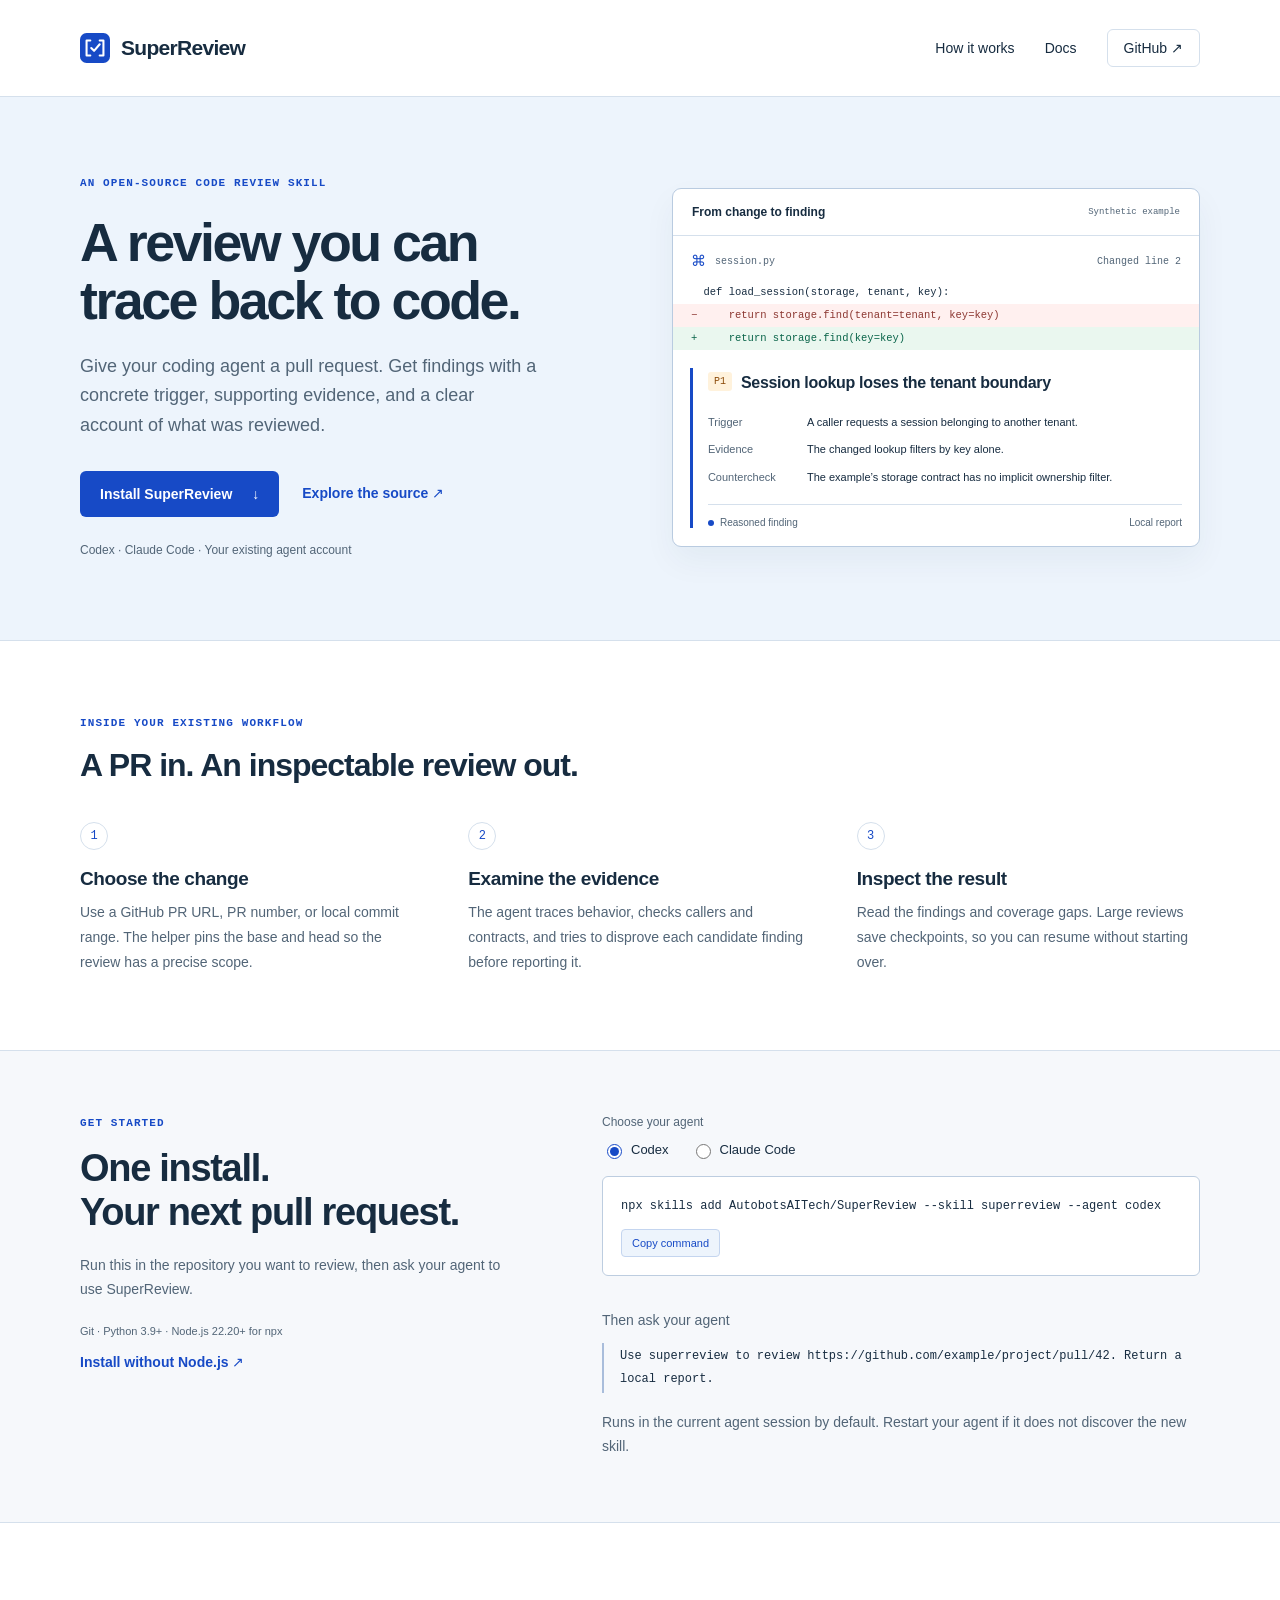
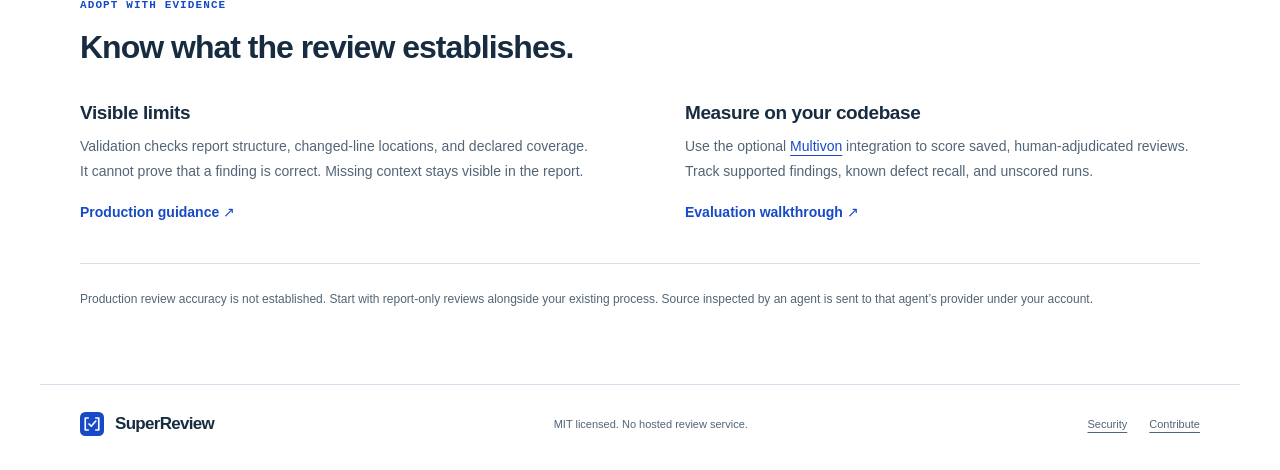
==== site/index.html @ 87fc5e57 "Add optional review evaluation and a public project website" ====
<!doctype html>
<html lang="en">
  <head>
    <meta charset="utf-8" />
    <meta name="viewport" content="width=device-width, initial-scale=1" />
    <title>SuperReview — Code review with evidence</title>
    <meta
      name="description"
      content="Review pull requests in your coding agent. Trace findings to changed code, record coverage gaps, and resume large reviews. Open source, with local reports."
    />
    <meta name="theme-color" content="#174ac6" />
    <meta
      property="og:title"
      content="SuperReview — Code review with evidence"
    />
    <meta
      property="og:description"
      content="A portable review skill for Codex and Claude Code. Findings, evidence, and explicit coverage."
    />
    <meta property="og:type" content="website" />
    <link rel="icon" href="mark.svg" type="image/svg+xml" />
    <link rel="stylesheet" href="style.css" />
    <script src="site.js" defer></script>
  </head>
  <body>
    <a class="skip" href="#main">Skip to content</a>
    <header class="header wrap">
      <a class="brand" href="./" aria-label="SuperReview home"
        ><img src="mark.svg" alt="" width="30" height="30" />SuperReview</a
      >
      <nav aria-label="Main navigation">
        <a href="#workflow">How it works</a>
        <a href="https://github.com/AutobotsAITech/SuperReview#readme">Docs</a>
        <a
          class="nav-source"
          href="https://github.com/AutobotsAITech/SuperReview"
          >GitHub <span aria-hidden="true">↗</span></a
        >
      </nav>
    </header>
    <main id="main">
      <section class="hero">
        <div class="wrap hero-grid">
          <div class="hero-copy">
            <p class="eyebrow">An open-source code review skill</p>
            <h1>A review you can<br />trace back to code.</h1>
            <p class="intro">
              Give your coding agent a pull request. Get findings with a
              concrete trigger, supporting evidence, and a clear account of what
              was reviewed.
            </p>
            <div class="actions">
              <a class="button primary" href="#install"
                >Install SuperReview <span aria-hidden="true">↓</span></a
              ><a
                class="text-link"
                href="https://github.com/AutobotsAITech/SuperReview"
                >Explore the source <span aria-hidden="true">↗</span></a
              >
            </div>
            <p class="hero-note">
              Codex · Claude Code · Your existing agent account
            </p>
          </div>
          <figure class="review-example" aria-labelledby="example-title">
            <figcaption>
              <span id="example-title">From change to finding</span
              ><span class="sample-label">Synthetic example</span>
            </figcaption>
            <div class="code-header">
              <span class="file-icon" aria-hidden="true">⌘</span> session.py
              <span>Changed line 2</span>
            </div>
            <pre
              class="diff"
              aria-label="The storage lookup removes its tenant constraint"
            ><code><span class="context">  def load_session(storage, tenant, key):</span>
<span class="removed">−     return storage.find(tenant=tenant, key=key)</span>
<span class="added">+     return storage.find(key=key)</span></code></pre>
            <div class="finding">
              <div class="finding-title">
                <span class="severity">P1</span>
                <h2>Session lookup loses the tenant boundary</h2>
              </div>
              <dl>
                <div>
                  <dt>Trigger</dt>
                  <dd>
                    A caller requests a session belonging to another tenant.
                  </dd>
                </div>
                <div>
                  <dt>Evidence</dt>
                  <dd>The changed lookup filters by key alone.</dd>
                </div>
                <div>
                  <dt>Countercheck</dt>
                  <dd>
                    The example’s storage contract has no implicit ownership
                    filter.
                  </dd>
                </div>
              </dl>
              <div class="finding-footer">
                <span
                  ><span class="dot" aria-hidden="true"></span>Reasoned
                  finding</span
                ><span>Local report</span>
              </div>
            </div>
          </figure>
        </div>
      </section>

      <section
        class="wrap workflow section"
        id="workflow"
        aria-labelledby="workflow-title"
      >
        <div class="section-heading">
          <p class="eyebrow">Inside your existing workflow</p>
          <h2 id="workflow-title">A PR in. An inspectable review out.</h2>
        </div>
        <ol class="steps">
          <li>
            <span class="step-number">1</span>
            <h3>Choose the change</h3>
            <p>
              Use a GitHub PR URL, PR number, or local commit range. The helper
              pins the base and head so the review has a precise scope.
            </p>
          </li>
          <li>
            <span class="step-number">2</span>
            <h3>Examine the evidence</h3>
            <p>
              The agent traces behavior, checks callers and contracts, and tries
              to disprove each candidate finding before reporting it.
            </p>
          </li>
          <li>
            <span class="step-number">3</span>
            <h3>Inspect the result</h3>
            <p>
              Read the findings and coverage gaps. Large reviews save
              checkpoints, so you can resume without starting over.
            </p>
          </li>
        </ol>
      </section>

      <section
        class="install-section"
        id="install"
        aria-labelledby="install-title"
      >
        <div class="wrap install-grid">
          <div>
            <p class="eyebrow">Get started</p>
            <h2 id="install-title">
              One install.<br />Your next pull request.
            </h2>
            <p>
              Run this in the repository you want to review, then ask your agent
              to use SuperReview.
            </p>
            <p class="requirements">
              Git · Python 3.9+ · Node.js 22.20+ for npx
            </p>
            <a
              class="text-link"
              href="https://github.com/AutobotsAITech/SuperReview/blob/main/docs/installation.md"
              >Install without Node.js <span aria-hidden="true">↗</span></a
            >
          </div>
          <div class="install-panel">
            <fieldset class="agent-options">
              <legend>Choose your agent</legend>
              <label
                ><input
                  type="radio"
                  name="agent"
                  value="codex"
                  checked
                />Codex</label
              ><label
                ><input type="radio" name="agent" value="claude-code" />Claude
                Code</label
              >
            </fieldset>
            <div class="command-box">
              <code id="install-command"
                >npx skills add AutobotsAITech/SuperReview --skill superreview
                --agent codex</code
              ><button id="copy-command" type="button">Copy command</button>
            </div>
            <p
              id="copy-status"
              class="copy-status"
              role="status"
              aria-live="polite"
            ></p>
            <p class="prompt-label">Then ask your agent</p>
            <blockquote>
              Use superreview to review
              https://github.com/example/project/pull/42. Return a local report.
            </blockquote>
            <p class="install-note">
              Runs in the current agent session by default. Restart your agent
              if it does not discover the new skill.
            </p>
          </div>
        </div>
      </section>

      <section class="wrap section adoption" aria-labelledby="adoption-title">
        <div class="section-heading">
          <p class="eyebrow">Adopt with evidence</p>
          <h2 id="adoption-title">Know what the review establishes.</h2>
        </div>
        <div class="adoption-grid">
          <div>
            <h3>Visible limits</h3>
            <p>
              Validation checks report structure, changed-line locations, and
              declared coverage. It cannot prove that a finding is correct.
              Missing context stays visible in the report.
            </p>
            <a
              class="text-link"
              href="https://github.com/AutobotsAITech/SuperReview/blob/main/docs/production.md"
              >Production guidance <span aria-hidden="true">↗</span></a
            >
          </div>
          <div>
            <h3>Measure on your codebase</h3>
            <p>
              Use the optional
              <a href="https://multivon.ai">Multivon</a> integration to score
              saved, human-adjudicated reviews. Track supported findings, known
              defect recall, and unscored runs.
            </p>
            <a
              class="text-link"
              href="https://github.com/AutobotsAITech/SuperReview/blob/main/evals/multivon.md"
              >Evaluation walkthrough <span aria-hidden="true">↗</span></a
            >
          </div>
        </div>
        <aside class="scope-note">
          Production review accuracy is not established. Start with report-only
          reviews alongside your existing process. Source inspected by an agent
          is sent to that agent’s provider under your account.
        </aside>
      </section>
    </main>
    <footer class="wrap footer">
      <a class="brand" href="./"
        ><img src="mark.svg" alt="" width="24" height="24" />SuperReview</a
      >
      <p>MIT licensed. No hosted review service.</p>
      <div>
        <a
          href="https://github.com/AutobotsAITech/SuperReview/blob/main/SECURITY.md"
          >Security</a
        ><a
          href="https://github.com/AutobotsAITech/SuperReview/blob/main/CONTRIBUTING.md"
          >Contribute</a
        >
      </div>
    </footer>
  </body>
</html>
---- site/style.css ----
:root {
  --ink: #172c40;
  --muted: #526577;
  --blue: #174ac6;
  --pale: #edf4fc;
  --line: #d5e0ec;
  --paper: #fff;
  --green: #096449;
  --amber: #8b4a09;
  --code: #f5f7fa;
  color-scheme: light;
  font-family: Arial, Helvetica, sans-serif;
  color: var(--ink);
  background: var(--paper);
  font-synthesis: none;
}
* {
  box-sizing: border-box;
}
html {
  scroll-behavior: smooth;
  scroll-padding-top: 28px;
}
body {
  margin: 0;
}
a {
  color: var(--blue);
  text-underline-offset: 4px;
}
a:hover {
  text-decoration: underline;
}
button,
input {
  font: inherit;
}
button,
a,
input {
  -webkit-tap-highlight-color: transparent;
}
button:focus-visible,
a:focus-visible,
input:focus-visible {
  outline: 3px solid var(--blue);
  outline-offset: 5px;
}
h1,
h2,
h3,
p,
figure {
  margin: 0;
}
h1,
h2,
h3 {
  font-family: "Trebuchet MS", Arial, sans-serif;
}
p {
  font-size: 16px;
  line-height: 1.7;
}
code,
.eyebrow,
.code-header,
.sample-label,
.severity,
.step-number {
  font-family: "SFMono-Regular", Consolas, "Liberation Mono", monospace;
}
.wrap {
  max-width: 1200px;
  margin: auto;
  padding-left: 40px;
  padding-right: 40px;
}
.skip {
  position: absolute;
  top: -80px;
  left: 16px;
  padding: 12px;
  background: white;
  z-index: 5;
}
.skip:focus {
  top: 10px;
}
.header {
  height: 96px;
  display: flex;
  align-items: center;
  justify-content: space-between;
  gap: 24px;
}
.brand {
  display: inline-flex;
  align-items: center;
  gap: 11px;
  color: var(--ink);
  font-size: 21px;
  font-weight: 700;
  letter-spacing: -0.7px;
  text-decoration: none;
}
.brand:hover {
  text-decoration: none;
}
.header nav {
  display: flex;
  align-items: center;
  gap: 30px;
}
.header nav a {
  font-size: 14px;
  color: var(--ink);
  text-decoration: none;
}
.header nav a:hover {
  text-decoration: underline;
}
.nav-source {
  border: 1px solid var(--line);
  border-radius: 6px;
  padding: 10px 16px;
}
.hero {
  background: var(--pale);
  border-top: 1px solid var(--line);
  border-bottom: 1px solid var(--line);
}
.hero-grid {
  display: grid;
  grid-template-columns: 1.03fr 1fr;
  gap: 48px;
  align-items: center;
  padding-top: 78px;
  padding-bottom: 80px;
}
.eyebrow {
  font-size: 11px;
  line-height: 1.5;
  letter-spacing: 1.1px;
  text-transform: uppercase;
  color: var(--blue);
  font-weight: 600;
}
.hero h1 {
  font-size: clamp(40px, 4.2vw, 57px);
  line-height: 1.08;
  letter-spacing: -2.5px;
  margin: 21px 0 23px;
}
.intro {
  font-size: 18px;
  line-height: 1.65;
  color: var(--muted);
  max-width: 460px;
}
.actions {
  display: flex;
  gap: 23px;
  align-items: center;
  margin-top: 30px;
  flex-wrap: wrap;
}
.button {
  display: inline-flex;
  justify-content: center;
  gap: 20px;
  padding: 15px 20px;
  border-radius: 6px;
  font-size: 14px;
  font-weight: 700;
  text-decoration: none;
}
.button:hover {
  text-decoration: none;
  background: #103a9e;
}
.primary {
  background: var(--blue);
  color: white;
}
.text-link {
  display: inline-block;
  font-size: 14px;
  font-weight: 600;
  text-decoration: none;
  line-height: 1.5;
}
.text-link:hover {
  text-decoration: underline;
}
.hero-note {
  font-size: 12px;
  color: var(--muted);
  margin-top: 23px;
}
.review-example {
  min-width: 0;
  border: 1px solid #b9cbe0;
  border-radius: 9px;
  background: var(--paper);
  box-shadow: 0 14px 32px #1836500d;
  overflow: hidden;
}
.review-example figcaption {
  padding: 16px 19px;
  display: flex;
  justify-content: space-between;
  align-items: center;
  gap: 12px;
  font-size: 12px;
  font-weight: 600;
  border-bottom: 1px solid var(--line);
}
.sample-label {
  font-size: 9px;
  color: var(--muted);
  font-weight: 400;
  white-space: nowrap;
}
.code-header {
  font-size: 10px;
  color: var(--muted);
  display: flex;
  align-items: center;
  gap: 9px;
  padding: 16px 18px 10px;
}
.code-header > span:last-child {
  margin-left: auto;
}
.file-icon {
  color: var(--blue);
  font-size: 15px;
}
.diff {
  font-size: 10.5px;
  line-height: 2.2;
  overflow: auto;
  margin: 0;
  padding: 0 0 18px;
}
.diff span {
  display: block;
  padding: 0 18px;
  min-width: max-content;
}
.diff code {
  display: block;
  white-space: normal;
}
.diff .context,
.diff .added,
.diff .removed {
  white-space: pre;
}
.removed {
  background: #fff0ef;
  color: #8c3731;
}
.added {
  background: #eaf7ef;
  color: var(--green);
}
.finding {
  margin: 0 17px 18px;
  border-left: 3px solid var(--blue);
  padding: 4px 0 0 15px;
}
.finding-title {
  display: flex;
  align-items: flex-start;
  gap: 9px;
}
.finding h2 {
  font-size: 16px;
  line-height: 1.35;
  letter-spacing: -0.3px;
}
.severity {
  font-size: 10px;
  background: #fff2dc;
  color: var(--amber);
  padding: 4px 6px;
  border-radius: 3px;
  flex-shrink: 0;
}
.finding dl {
  margin: 20px 0 18px;
  font-size: 11px;
  line-height: 1.6;
}
.finding dl > div {
  display: grid;
  grid-template-columns: 90px 1fr;
  gap: 9px;
  margin: 10px 0;
}
.finding dt {
  color: var(--muted);
}
.finding dd {
  margin: 0;
}
.finding-footer {
  border-top: 1px solid var(--line);
  padding-top: 12px;
  font-size: 10px;
  color: var(--muted);
  display: flex;
  justify-content: space-between;
}
.dot {
  display: inline-block;
  width: 6px;
  height: 6px;
  border-radius: 50%;
  background: var(--blue);
  margin-right: 6px;
}
.section {
  padding-top: 74px;
  padding-bottom: 74px;
}
.section-heading h2 {
  font-size: 32px;
  line-height: 1.2;
  letter-spacing: -1px;
  margin-top: 14px;
}
.steps {
  list-style: none;
  display: grid;
  grid-template-columns: repeat(3, 1fr);
  gap: 45px;
  padding: 0;
  margin: 38px 0 0;
}
.step-number {
  display: inline-grid;
  place-items: center;
  width: 28px;
  height: 28px;
  font-size: 12px;
  border: 1px solid var(--line);
  border-radius: 50%;
  color: var(--blue);
  margin-bottom: 18px;
}
.steps h3,
.adoption h3 {
  font-size: 19px;
  letter-spacing: -0.4px;
  margin-bottom: 10px;
}
.steps p,
.adoption-grid p {
  font-size: 14px;
  line-height: 1.8;
  color: var(--muted);
}
.install-section {
  background: #f6f8fb;
  border-top: 1px solid var(--line);
  border-bottom: 1px solid var(--line);
}
.install-grid {
  display: grid;
  grid-template-columns: 0.85fr 1.15fr;
  gap: 80px;
  padding-top: 64px;
  padding-bottom: 64px;
}
.install-grid h2 {
  font-size: 38px;
  line-height: 1.16;
  letter-spacing: -1.3px;
  margin: 15px 0 20px;
}
.install-grid > div > p:not(.eyebrow) {
  font-size: 14px;
  color: var(--muted);
}
.install-grid .requirements {
  font-size: 11px !important;
  margin: 20px 0 12px;
}
.install-panel {
  align-self: center;
  min-width: 0;
}
.agent-options {
  display: flex;
  gap: 22px;
  margin: 0;
  padding: 0;
  border: 0;
}
.agent-options legend {
  font-size: 12px;
  color: var(--muted);
  margin-bottom: 12px;
  padding: 0;
}
.agent-options label {
  display: flex;
  align-items: center;
  gap: 6px;
  font-size: 13px;
  cursor: pointer;
}
.agent-options input {
  accent-color: var(--blue);
  width: 15px;
  height: 15px;
}
.command-box {
  margin-top: 17px;
  padding: 18px;
  background: var(--paper);
  border: 1px solid #bdcde0;
  border-radius: 6px;
}
.command-box code {
  display: block;
  font-size: 12px;
  line-height: 1.9;
  overflow-wrap: anywhere;
}
.command-box button {
  color: var(--blue);
  background: var(--pale);
  border: 1px solid #c4d5ef;
  border-radius: 4px;
  padding: 7px 10px;
  cursor: pointer;
  font-size: 11px;
  margin-top: 12px;
}
.command-box button:hover {
  background: #dfeafd;
}
.copy-status {
  font-size: 11px;
  color: var(--green);
  min-height: 25px;
  margin-top: 3px;
}
.prompt-label {
  font-size: 12px;
  color: var(--muted);
  margin: 5px 0 10px;
}
blockquote {
  margin: 0;
  border-left: 2px solid #a9bddb;
  padding: 2px 0 2px 16px;
  font-family: Consolas, "Liberation Mono", monospace;
  font-size: 12px;
  line-height: 1.9;
  overflow-wrap: anywhere;
}
.install-note {
  font-size: 11px;
  line-height: 1.7;
  color: var(--muted);
  margin-top: 18px;
}
.adoption-grid {
  display: grid;
  grid-template-columns: 1fr 1fr;
  gap: 90px;
  margin-top: 36px;
}
.adoption-grid .text-link {
  margin-top: 17px;
}
.scope-note {
  font-size: 12px;
  line-height: 1.8;
  color: var(--muted);
  border-top: 1px solid var(--line);
  padding-top: 25px;
  margin-top: 40px;
  max-width: 100%;
}
.footer {
  display: flex;
  align-items: center;
  gap: 30px;
  justify-content: space-between;
  padding-top: 27px;
  padding-bottom: 34px;
  border-top: 1px solid var(--line);
}
.footer .brand {
  font-size: 17px;
}
.footer p,
.footer a:not(.brand) {
  font-size: 11px;
  color: var(--muted);
}
.footer > div {
  display: flex;
  gap: 22px;
}
@media (min-width: 1300px) {
  .hero-grid {
    gap: 62px;
  }
}
@media (max-width: 900px) {
  .wrap {
    padding-left: 28px;
    padding-right: 28px;
  }
  .hero-grid {
    gap: 27px;
  }
  .hero h1 {
    font-size: 43px;
  }
  .hero-grid {
    padding-top: 56px;
    padding-bottom: 56px;
  }
  .intro {
    font-size: 16px;
  }
  .actions {
    gap: 16px;
  }
  .review-example figcaption {
    padding: 14px;
  }
  .sample-label {
    font-size: 8px;
  }
  .diff {
    font-size: 9px;
  }
  .diff span {
    padding-left: 12px;
    padding-right: 12px;
  }
  .finding {
    margin-left: 12px;
    margin-right: 12px;
    padding-left: 10px;
  }
  .finding h2 {
    font-size: 14px;
  }
  .finding dl > div {
    grid-template-columns: 75px 1fr;
  }
  .install-grid {
    gap: 38px;
  }
  .adoption-grid {
    gap: 45px;
  }
  .steps {
    gap: 24px;
  }
  .footer {
    gap: 18px;
  }
}
@media (max-width: 680px) {
  .wrap {
    padding-left: 22px;
    padding-right: 22px;
  }
  .header {
    height: 76px;
  }
  .header nav {
    gap: 18px;
  }
  .header nav a {
    font-size: 12px;
  }
  .header nav a:first-child {
    display: none;
  }
  .nav-source {
    padding: 8px 11px;
  }
  .brand {
    font-size: 19px;
    gap: 8px;
  }
  .brand img {
    width: 25px;
    height: 25px;
  }
  .hero-grid {
    grid-template-columns: 1fr;
    gap: 38px;
    padding-top: 44px;
    padding-bottom: 42px;
  }
  .hero h1 {
    font-size: 47px;
    letter-spacing: -2px;
  }
  .intro {
    font-size: 17px;
  }
  .review-example {
    max-width: 500px;
    width: 100%;
    justify-self: center;
  }
  .diff {
    font-size: 10px;
  }
  .finding h2 {
    font-size: 16px;
  }
  .sample-label {
    font-size: 9px;
  }
  .finding dl {
    font-size: 12px;
  }
  .finding dl > div {
    grid-template-columns: 90px 1fr;
  }
  .section {
    padding-top: 48px;
    padding-bottom: 48px;
  }
  .section-heading h2 {
    font-size: 28px;
  }
  .steps {
    grid-template-columns: 1fr;
    gap: 26px;
    margin-top: 29px;
  }
  .steps li {
    position: relative;
    padding-left: 44px;
  }
  .step-number {
    position: absolute;
    left: 0;
    top: 0;
  }
  .steps h3 {
    margin-bottom: 7px;
  }
  .install-grid {
    grid-template-columns: 1fr;
    gap: 32px;
    padding-top: 45px;
    padding-bottom: 45px;
  }
  .install-grid h2 {
    font-size: 34px;
  }
  .install-grid h2 br {
    display: none;
  }
  .adoption-grid {
    grid-template-columns: 1fr;
    gap: 30px;
    margin-top: 28px;
  }
  .scope-note {
    margin-top: 30px;
  }
  .footer {
    flex-wrap: wrap;
    justify-content: flex-start;
    gap: 18px;
  }
  .footer p {
    order: 3;
    width: 100%;
  }
  .footer > div {
    margin-left: auto;
  }
}
@media (max-width: 370px) {
  .hero h1 {
    font-size: 40px;
  }
  .header nav {
    gap: 12px;
  }
  .diff {
    font-size: 9px;
  }
  .finding dl > div {
    grid-template-columns: 78px 1fr;
  }
  .review-example figcaption {
    font-size: 11px;
  }
  .sample-label {
    font-size: 8px;
  }
}
@media (prefers-reduced-motion: reduce) {
  html {
    scroll-behavior: auto;
  }
}
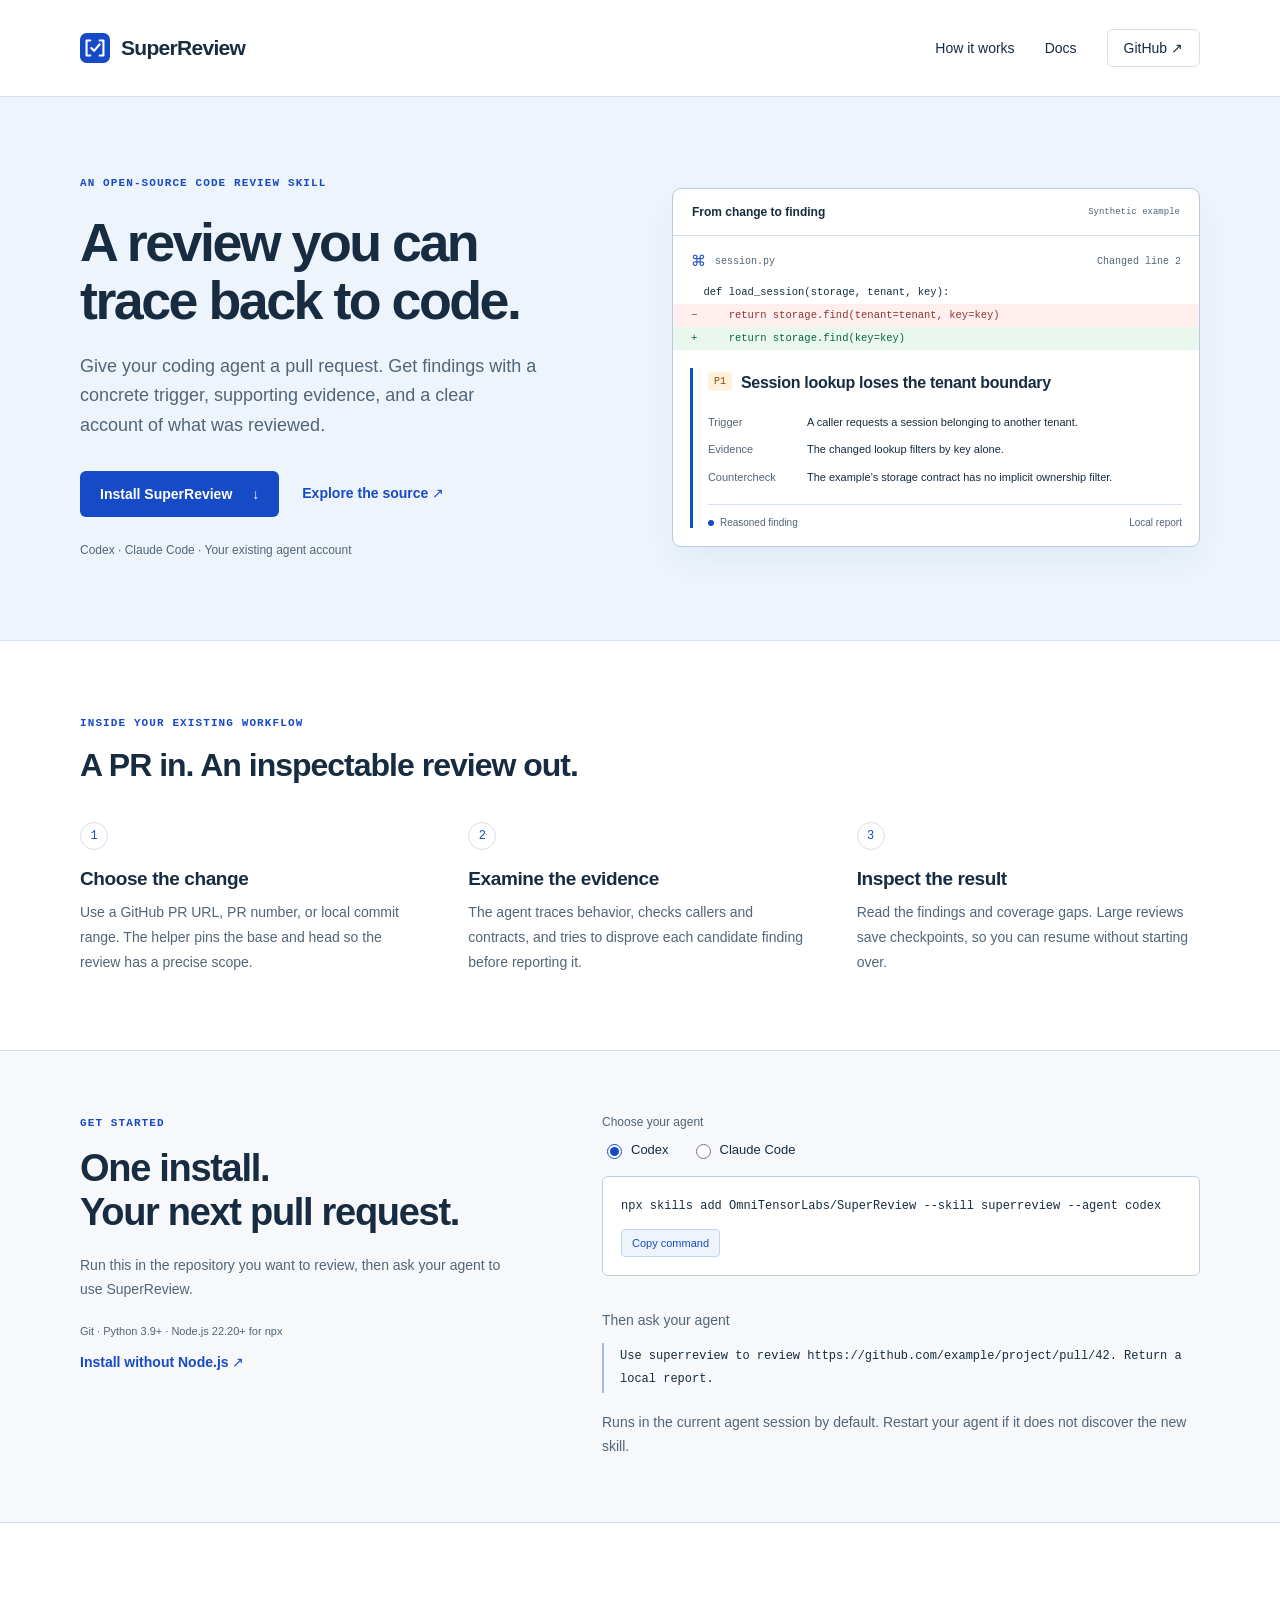
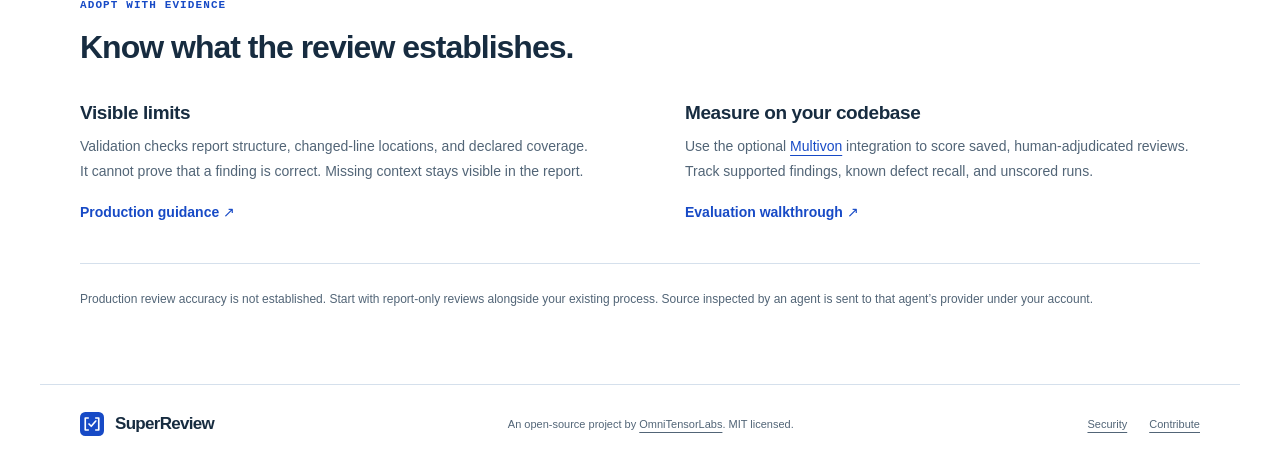
==== commit fe609af4: "Connect SuperReview with OmniTensorLabs" ====
--- a/site/index.html
+++ b/site/index.html
@@ -18,6 +18,7 @@
       content="A portable review skill for Codex and Claude Code. Findings, evidence, and explicit coverage."
     />
     <meta property="og:type" content="website" />
+    <link rel="canonical" href="https://superreview.omnitensorlabs.com/" />
     <link rel="icon" href="mark.svg" type="image/svg+xml" />
     <link rel="stylesheet" href="style.css" />
     <script src="site.js" defer></script>
@@ -30,10 +31,10 @@
       >
       <nav aria-label="Main navigation">
         <a href="#workflow">How it works</a>
-        <a href="https://github.com/AutobotsAITech/SuperReview#readme">Docs</a>
+        <a href="https://github.com/OmniTensorLabs/SuperReview#readme">Docs</a>
         <a
           class="nav-source"
-          href="https://github.com/AutobotsAITech/SuperReview"
+          href="https://github.com/OmniTensorLabs/SuperReview"
           >GitHub <span aria-hidden="true">↗</span></a
         >
       </nav>
@@ -54,7 +55,7 @@
                 >Install SuperReview <span aria-hidden="true">↓</span></a
               ><a
                 class="text-link"
-                href="https://github.com/AutobotsAITech/SuperReview"
+                href="https://github.com/OmniTensorLabs/SuperReview"
                 >Explore the source <span aria-hidden="true">↗</span></a
               >
             </div>
@@ -169,7 +170,7 @@
             </p>
             <a
               class="text-link"
-              href="https://github.com/AutobotsAITech/SuperReview/blob/main/docs/installation.md"
+              href="https://github.com/OmniTensorLabs/SuperReview/blob/main/docs/installation.md"
               >Install without Node.js <span aria-hidden="true">↗</span></a
             >
           </div>
@@ -190,7 +191,7 @@
             </fieldset>
             <div class="command-box">
               <code id="install-command"
-                >npx skills add AutobotsAITech/SuperReview --skill superreview
+                >npx skills add OmniTensorLabs/SuperReview --skill superreview
                 --agent codex</code
               ><button id="copy-command" type="button">Copy command</button>
             </div>
@@ -228,7 +229,7 @@
             </p>
             <a
               class="text-link"
-              href="https://github.com/AutobotsAITech/SuperReview/blob/main/docs/production.md"
+              href="https://github.com/OmniTensorLabs/SuperReview/blob/main/docs/production.md"
               >Production guidance <span aria-hidden="true">↗</span></a
             >
           </div>
@@ -242,7 +243,7 @@
             </p>
             <a
               class="text-link"
-              href="https://github.com/AutobotsAITech/SuperReview/blob/main/evals/multivon.md"
+              href="https://github.com/OmniTensorLabs/SuperReview/blob/main/evals/multivon.md"
               >Evaluation walkthrough <span aria-hidden="true">↗</span></a
             >
           </div>
@@ -258,13 +259,17 @@
       <a class="brand" href="./"
         ><img src="mark.svg" alt="" width="24" height="24" />SuperReview</a
       >
-      <p>MIT licensed. No hosted review service.</p>
+      <p>
+        An open-source project by
+        <a href="https://www.omnitensorlabs.com/">OmniTensorLabs</a>. MIT
+        licensed.
+      </p>
       <div>
         <a
-          href="https://github.com/AutobotsAITech/SuperReview/blob/main/SECURITY.md"
+          href="https://github.com/OmniTensorLabs/SuperReview/blob/main/SECURITY.md"
           >Security</a
         ><a
-          href="https://github.com/AutobotsAITech/SuperReview/blob/main/CONTRIBUTING.md"
+          href="https://github.com/OmniTensorLabs/SuperReview/blob/main/CONTRIBUTING.md"
           >Contribute</a
         >
       </div>
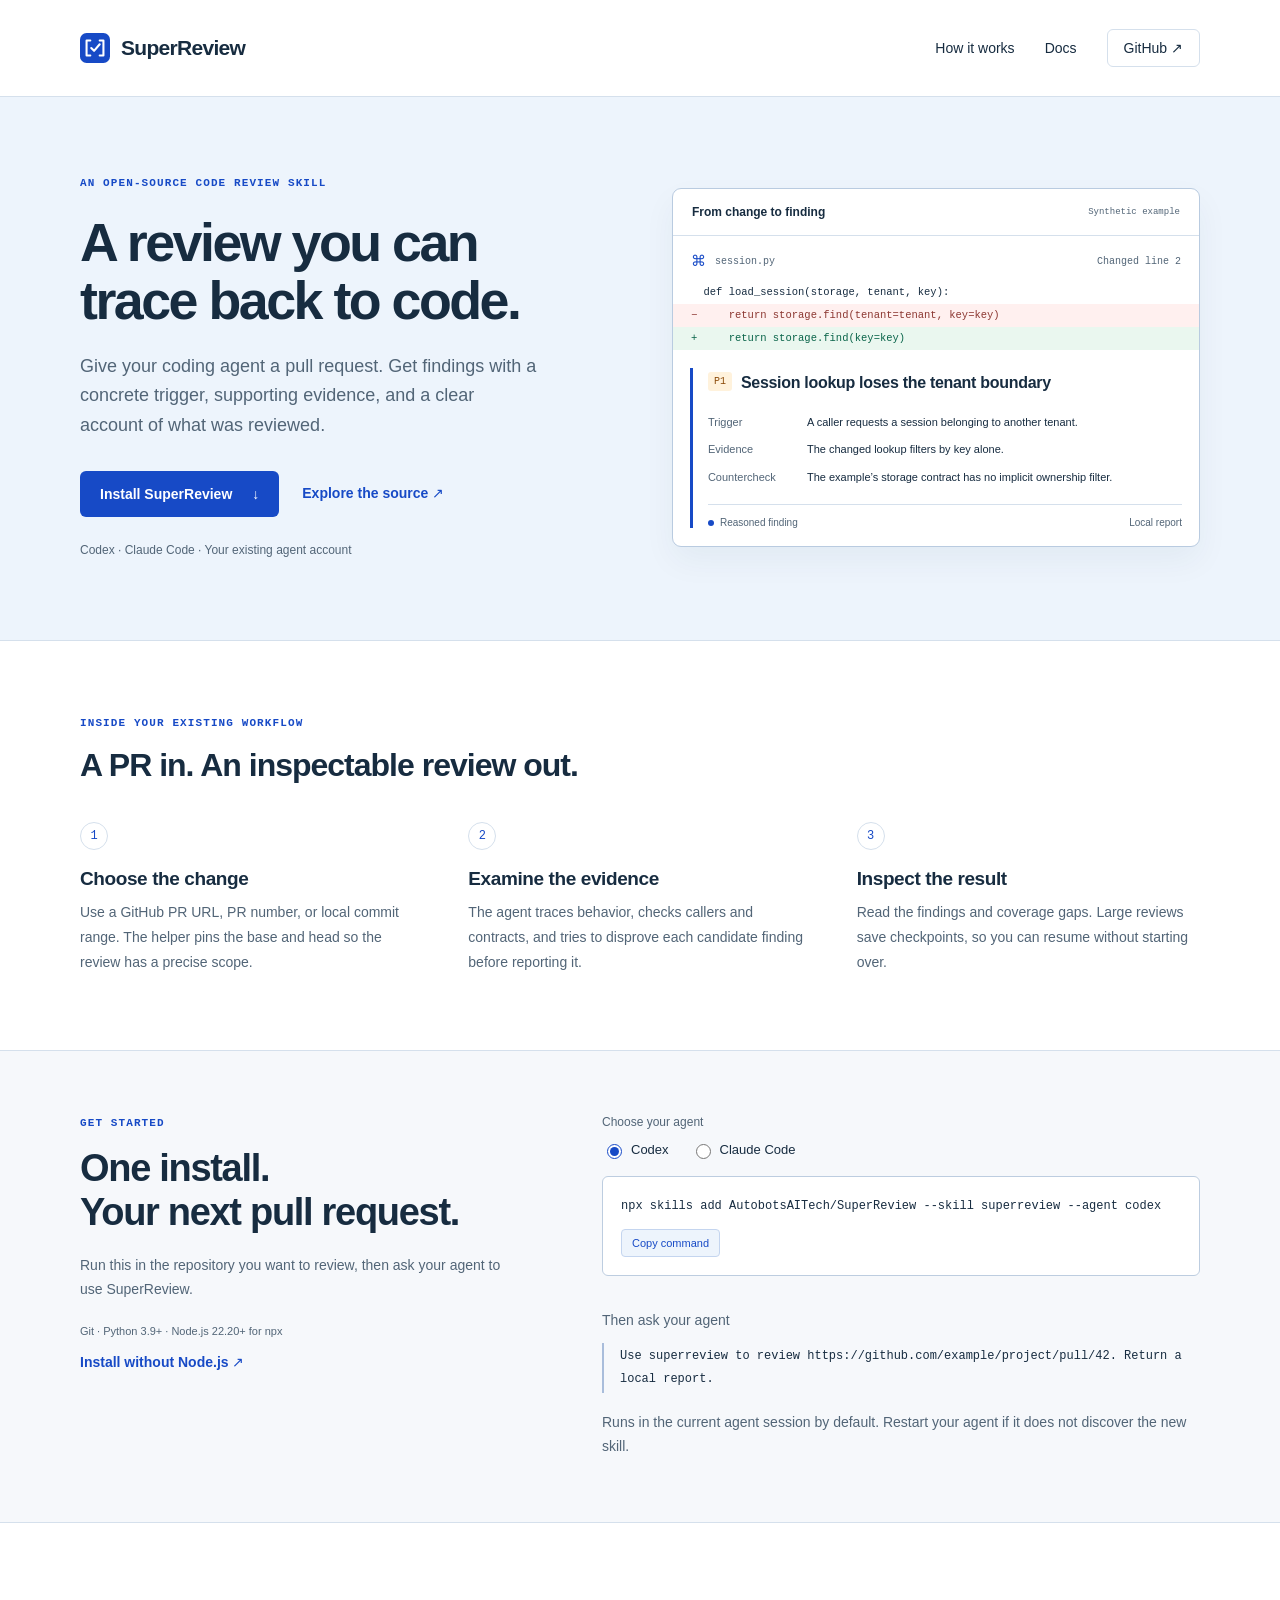
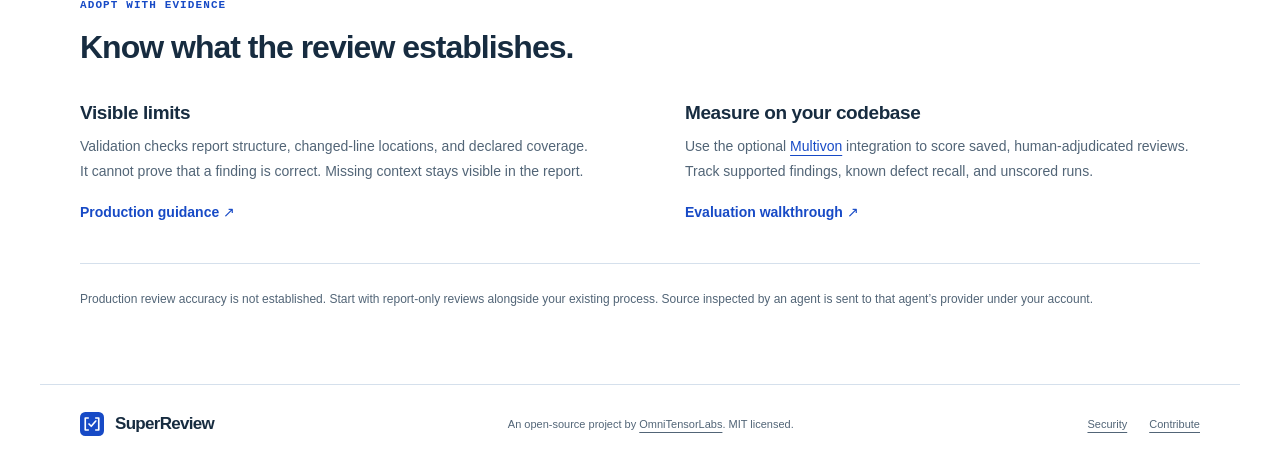
==== commit 45d5c639: "Keep the established repository and skill installation source" ====
--- a/site/index.html
+++ b/site/index.html
@@ -31,10 +31,10 @@
       >
       <nav aria-label="Main navigation">
         <a href="#workflow">How it works</a>
-        <a href="https://github.com/OmniTensorLabs/SuperReview#readme">Docs</a>
+        <a href="https://github.com/AutobotsAITech/SuperReview#readme">Docs</a>
         <a
           class="nav-source"
-          href="https://github.com/OmniTensorLabs/SuperReview"
+          href="https://github.com/AutobotsAITech/SuperReview"
           >GitHub <span aria-hidden="true">↗</span></a
         >
       </nav>
@@ -55,7 +55,7 @@
                 >Install SuperReview <span aria-hidden="true">↓</span></a
               ><a
                 class="text-link"
-                href="https://github.com/OmniTensorLabs/SuperReview"
+                href="https://github.com/AutobotsAITech/SuperReview"
                 >Explore the source <span aria-hidden="true">↗</span></a
               >
             </div>
@@ -170,7 +170,7 @@
             </p>
             <a
               class="text-link"
-              href="https://github.com/OmniTensorLabs/SuperReview/blob/main/docs/installation.md"
+              href="https://github.com/AutobotsAITech/SuperReview/blob/main/docs/installation.md"
               >Install without Node.js <span aria-hidden="true">↗</span></a
             >
           </div>
@@ -191,7 +191,7 @@
             </fieldset>
             <div class="command-box">
               <code id="install-command"
-                >npx skills add OmniTensorLabs/SuperReview --skill superreview
+                >npx skills add AutobotsAITech/SuperReview --skill superreview
                 --agent codex</code
               ><button id="copy-command" type="button">Copy command</button>
             </div>
@@ -229,7 +229,7 @@
             </p>
             <a
               class="text-link"
-              href="https://github.com/OmniTensorLabs/SuperReview/blob/main/docs/production.md"
+              href="https://github.com/AutobotsAITech/SuperReview/blob/main/docs/production.md"
               >Production guidance <span aria-hidden="true">↗</span></a
             >
           </div>
@@ -243,7 +243,7 @@
             </p>
             <a
               class="text-link"
-              href="https://github.com/OmniTensorLabs/SuperReview/blob/main/evals/multivon.md"
+              href="https://github.com/AutobotsAITech/SuperReview/blob/main/evals/multivon.md"
               >Evaluation walkthrough <span aria-hidden="true">↗</span></a
             >
           </div>
@@ -266,10 +266,10 @@
       </p>
       <div>
         <a
-          href="https://github.com/OmniTensorLabs/SuperReview/blob/main/SECURITY.md"
+          href="https://github.com/AutobotsAITech/SuperReview/blob/main/SECURITY.md"
           >Security</a
         ><a
-          href="https://github.com/OmniTensorLabs/SuperReview/blob/main/CONTRIBUTING.md"
+          href="https://github.com/AutobotsAITech/SuperReview/blob/main/CONTRIBUTING.md"
           >Contribute</a
         >
       </div>
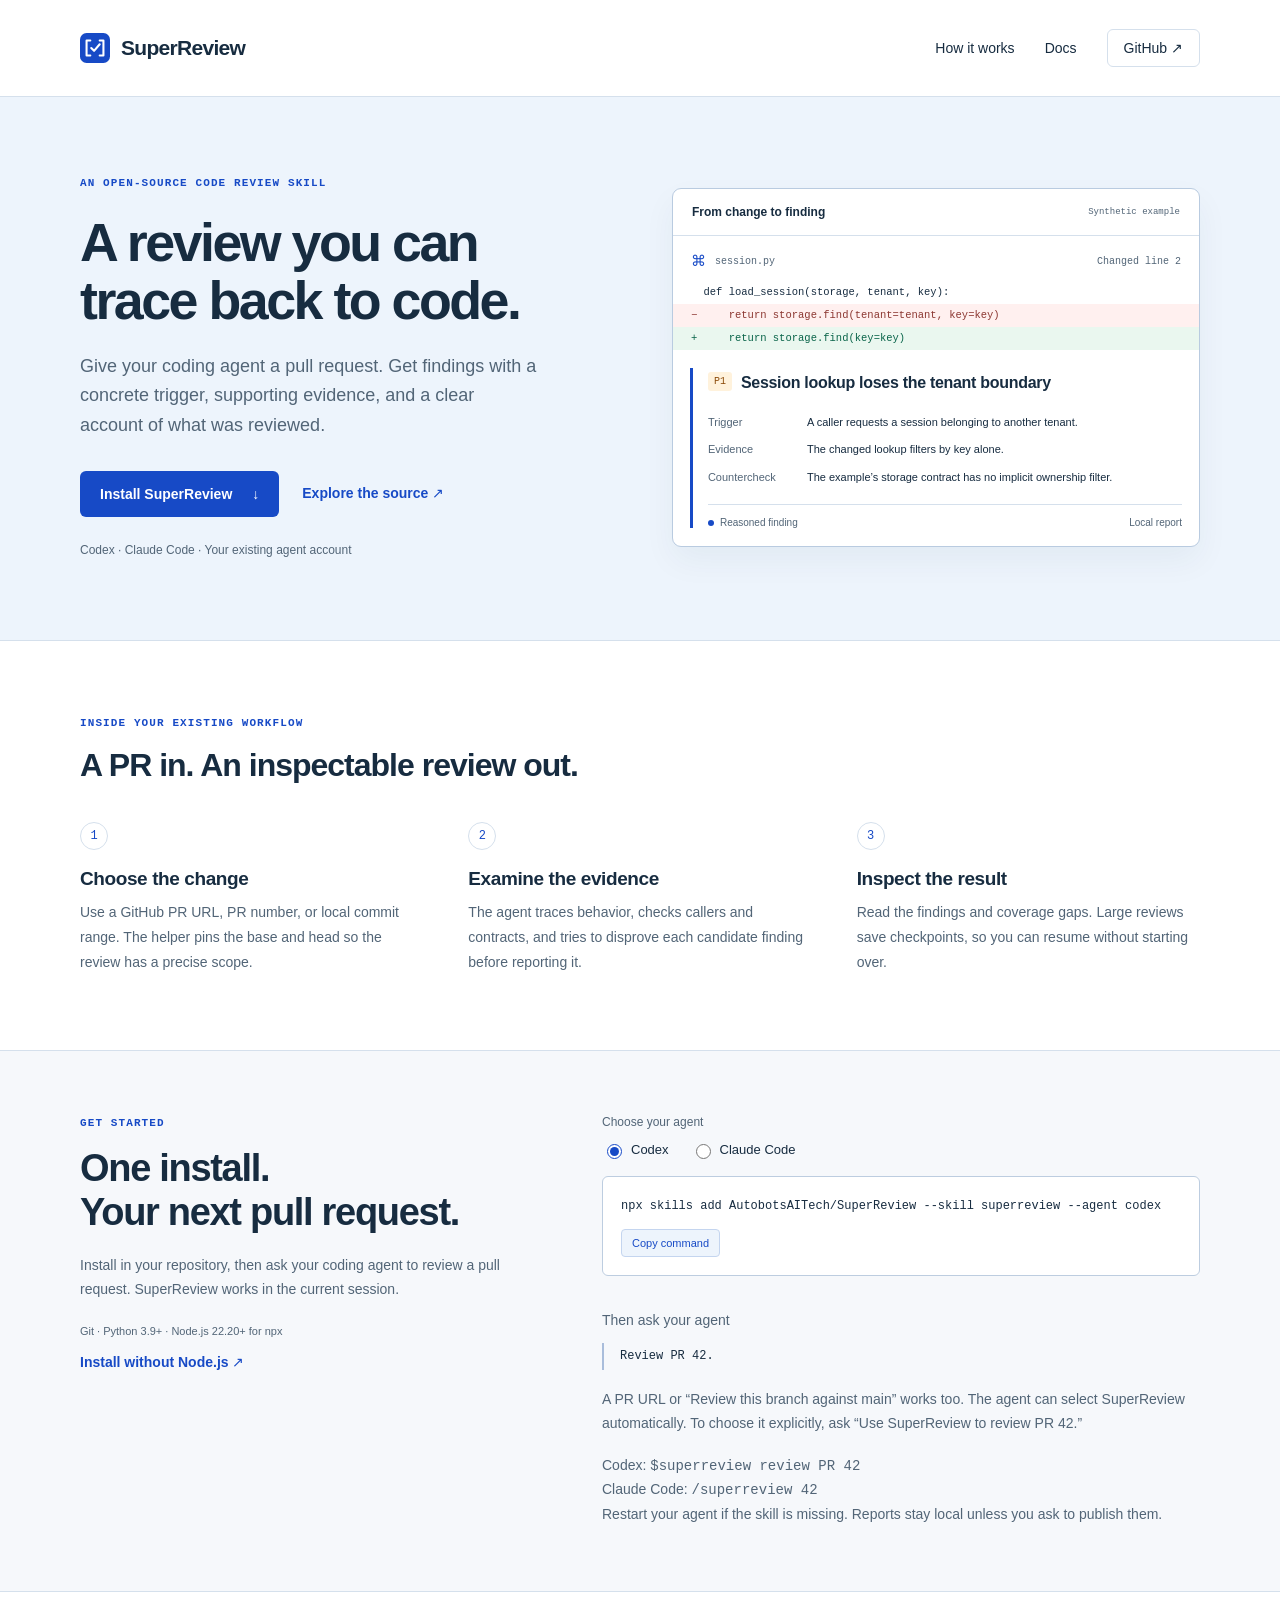
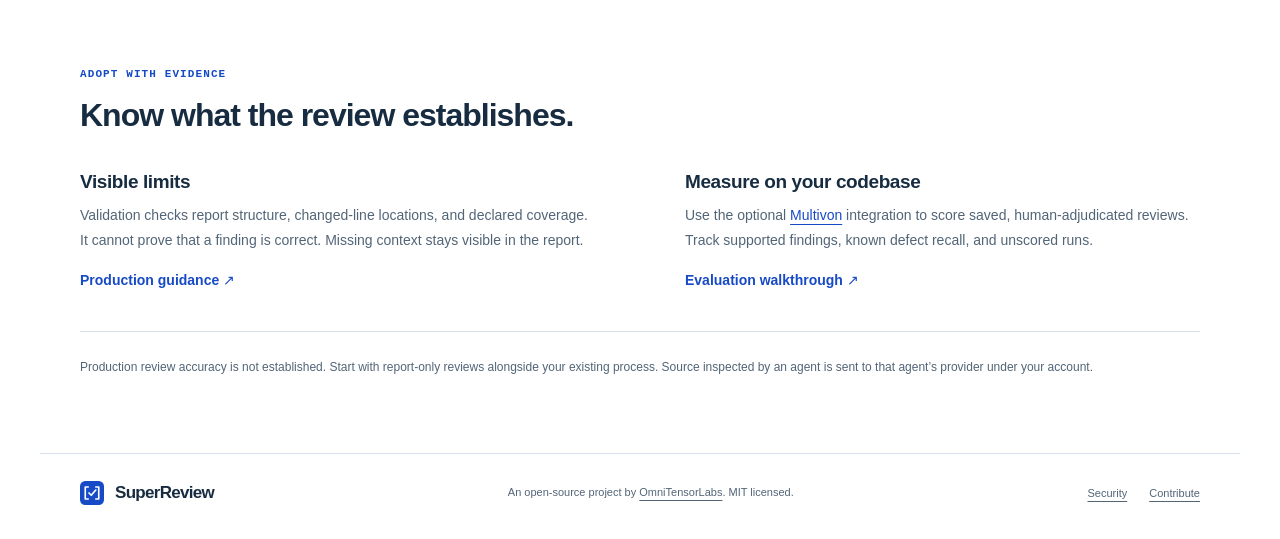
==== commit 7bd91f02: "Make automatic skill selection and first-review prompts clear" ====
--- a/site/index.html
+++ b/site/index.html
@@ -162,8 +162,8 @@
               One install.<br />Your next pull request.
             </h2>
             <p>
-              Run this in the repository you want to review, then ask your agent
-              to use SuperReview.
+              Install in your repository, then ask your coding agent to review a
+              pull request. SuperReview works in the current session.
             </p>
             <p class="requirements">
               Git · Python 3.9+ · Node.js 22.20+ for npx
@@ -202,13 +202,17 @@
               aria-live="polite"
             ></p>
             <p class="prompt-label">Then ask your agent</p>
-            <blockquote>
-              Use superreview to review
-              https://github.com/example/project/pull/42. Return a local report.
-            </blockquote>
+            <blockquote>Review PR 42.</blockquote>
             <p class="install-note">
-              Runs in the current agent session by default. Restart your agent
-              if it does not discover the new skill.
+              A PR URL or “Review this branch against main” works too. The agent
+              can select SuperReview automatically. To choose it explicitly, ask
+              “Use SuperReview to review PR 42.”
+            </p>
+            <p class="install-note">
+              Codex: <code>$superreview review PR 42</code><br />
+              Claude Code: <code>/superreview 42</code><br />
+              Restart your agent if the skill is missing. Reports stay local
+              unless you ask to publish them.
             </p>
           </div>
         </div>
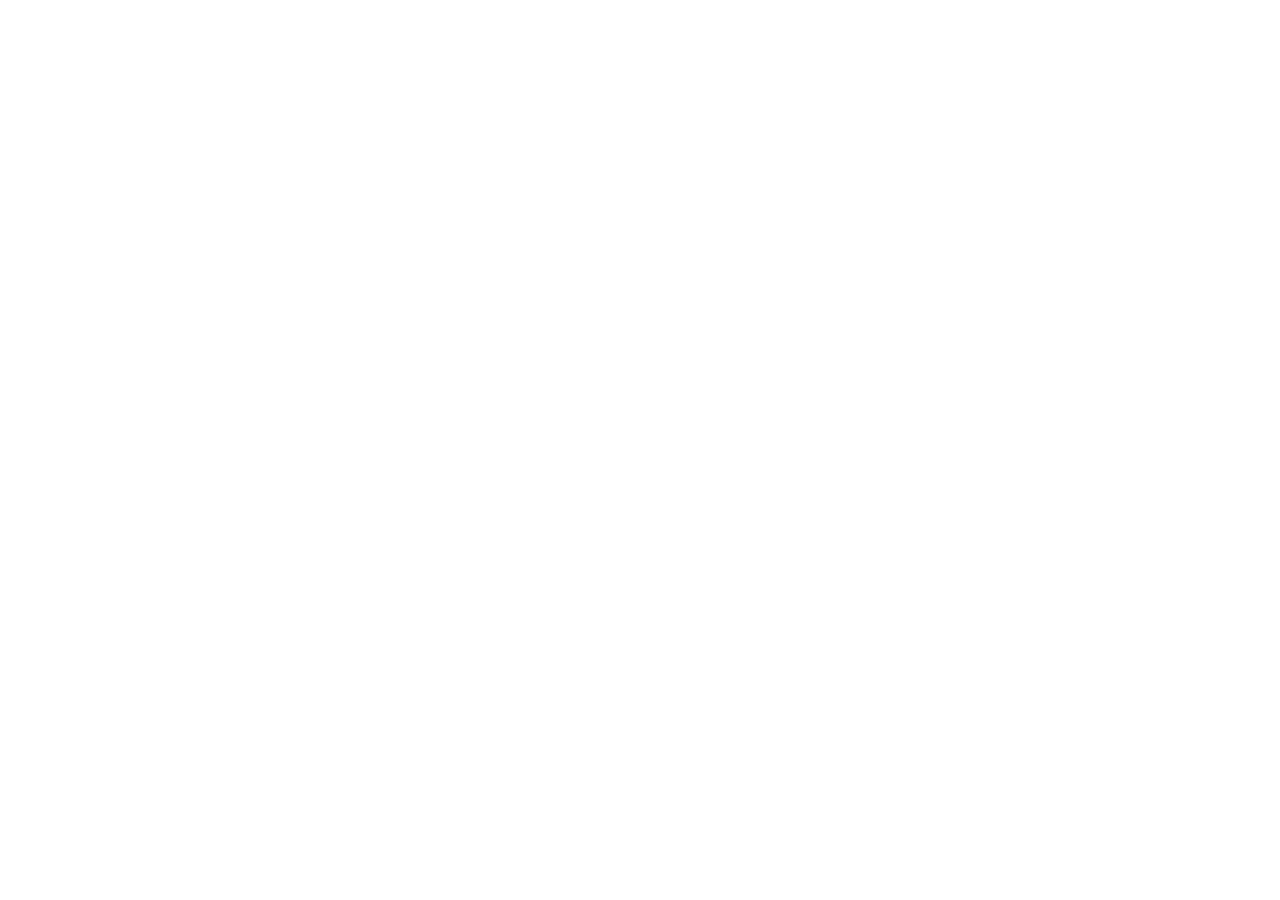
==== commit 1c6832c7: "Move the website to OmniTensorLabs and retain the legacy redirect" ====
--- a/site/index.html
+++ b/site/index.html
@@ -3,280 +3,16 @@
   <head>
     <meta charset="utf-8" />
     <meta name="viewport" content="width=device-width, initial-scale=1" />
-    <title>SuperReview — Code review with evidence</title>
-    <meta
-      name="description"
-      content="Review pull requests in your coding agent. Trace findings to changed code, record coverage gaps, and resume large reviews. Open source, with local reports."
-    />
-    <meta name="theme-color" content="#174ac6" />
-    <meta
-      property="og:title"
-      content="SuperReview — Code review with evidence"
-    />
-    <meta
-      property="og:description"
-      content="A portable review skill for Codex and Claude Code. Findings, evidence, and explicit coverage."
-    />
-    <meta property="og:type" content="website" />
+    <title>SuperReview</title>
     <link rel="canonical" href="https://superreview.omnitensorlabs.com/" />
-    <link rel="icon" href="mark.svg" type="image/svg+xml" />
-    <link rel="stylesheet" href="style.css" />
-    <script src="site.js" defer></script>
+    <meta http-equiv="refresh" content="0; url=https://superreview.omnitensorlabs.com/" />
+    <script>
+      window.location.replace(
+        "https://superreview.omnitensorlabs.com/" + window.location.search + window.location.hash
+      );
+    </script>
   </head>
   <body>
-    <a class="skip" href="#main">Skip to content</a>
-    <header class="header wrap">
-      <a class="brand" href="./" aria-label="SuperReview home"
-        ><img src="mark.svg" alt="" width="30" height="30" />SuperReview</a
-      >
-      <nav aria-label="Main navigation">
-        <a href="#workflow">How it works</a>
-        <a href="https://github.com/AutobotsAITech/SuperReview#readme">Docs</a>
-        <a
-          class="nav-source"
-          href="https://github.com/AutobotsAITech/SuperReview"
-          >GitHub <span aria-hidden="true">↗</span></a
-        >
-      </nav>
-    </header>
-    <main id="main">
-      <section class="hero">
-        <div class="wrap hero-grid">
-          <div class="hero-copy">
-            <p class="eyebrow">An open-source code review skill</p>
-            <h1>A review you can<br />trace back to code.</h1>
-            <p class="intro">
-              Give your coding agent a pull request. Get findings with a
-              concrete trigger, supporting evidence, and a clear account of what
-              was reviewed.
-            </p>
-            <div class="actions">
-              <a class="button primary" href="#install"
-                >Install SuperReview <span aria-hidden="true">↓</span></a
-              ><a
-                class="text-link"
-                href="https://github.com/AutobotsAITech/SuperReview"
-                >Explore the source <span aria-hidden="true">↗</span></a
-              >
-            </div>
-            <p class="hero-note">
-              Codex · Claude Code · Your existing agent account
-            </p>
-          </div>
-          <figure class="review-example" aria-labelledby="example-title">
-            <figcaption>
-              <span id="example-title">From change to finding</span
-              ><span class="sample-label">Synthetic example</span>
-            </figcaption>
-            <div class="code-header">
-              <span class="file-icon" aria-hidden="true">⌘</span> session.py
-              <span>Changed line 2</span>
-            </div>
-            <pre
-              class="diff"
-              aria-label="The storage lookup removes its tenant constraint"
-            ><code><span class="context">  def load_session(storage, tenant, key):</span>
-<span class="removed">−     return storage.find(tenant=tenant, key=key)</span>
-<span class="added">+     return storage.find(key=key)</span></code></pre>
-            <div class="finding">
-              <div class="finding-title">
-                <span class="severity">P1</span>
-                <h2>Session lookup loses the tenant boundary</h2>
-              </div>
-              <dl>
-                <div>
-                  <dt>Trigger</dt>
-                  <dd>
-                    A caller requests a session belonging to another tenant.
-                  </dd>
-                </div>
-                <div>
-                  <dt>Evidence</dt>
-                  <dd>The changed lookup filters by key alone.</dd>
-                </div>
-                <div>
-                  <dt>Countercheck</dt>
-                  <dd>
-                    The example’s storage contract has no implicit ownership
-                    filter.
-                  </dd>
-                </div>
-              </dl>
-              <div class="finding-footer">
-                <span
-                  ><span class="dot" aria-hidden="true"></span>Reasoned
-                  finding</span
-                ><span>Local report</span>
-              </div>
-            </div>
-          </figure>
-        </div>
-      </section>
-
-      <section
-        class="wrap workflow section"
-        id="workflow"
-        aria-labelledby="workflow-title"
-      >
-        <div class="section-heading">
-          <p class="eyebrow">Inside your existing workflow</p>
-          <h2 id="workflow-title">A PR in. An inspectable review out.</h2>
-        </div>
-        <ol class="steps">
-          <li>
-            <span class="step-number">1</span>
-            <h3>Choose the change</h3>
-            <p>
-              Use a GitHub PR URL, PR number, or local commit range. The helper
-              pins the base and head so the review has a precise scope.
-            </p>
-          </li>
-          <li>
-            <span class="step-number">2</span>
-            <h3>Examine the evidence</h3>
-            <p>
-              The agent traces behavior, checks callers and contracts, and tries
-              to disprove each candidate finding before reporting it.
-            </p>
-          </li>
-          <li>
-            <span class="step-number">3</span>
-            <h3>Inspect the result</h3>
-            <p>
-              Read the findings and coverage gaps. Large reviews save
-              checkpoints, so you can resume without starting over.
-            </p>
-          </li>
-        </ol>
-      </section>
-
-      <section
-        class="install-section"
-        id="install"
-        aria-labelledby="install-title"
-      >
-        <div class="wrap install-grid">
-          <div>
-            <p class="eyebrow">Get started</p>
-            <h2 id="install-title">
-              One install.<br />Your next pull request.
-            </h2>
-            <p>
-              Install in your repository, then ask your coding agent to review a
-              pull request. SuperReview works in the current session.
-            </p>
-            <p class="requirements">
-              Git · Python 3.9+ · Node.js 22.20+ for npx
-            </p>
-            <a
-              class="text-link"
-              href="https://github.com/AutobotsAITech/SuperReview/blob/main/docs/installation.md"
-              >Install without Node.js <span aria-hidden="true">↗</span></a
-            >
-          </div>
-          <div class="install-panel">
-            <fieldset class="agent-options">
-              <legend>Choose your agent</legend>
-              <label
-                ><input
-                  type="radio"
-                  name="agent"
-                  value="codex"
-                  checked
-                />Codex</label
-              ><label
-                ><input type="radio" name="agent" value="claude-code" />Claude
-                Code</label
-              >
-            </fieldset>
-            <div class="command-box">
-              <code id="install-command"
-                >npx skills add AutobotsAITech/SuperReview --skill superreview
-                --agent codex</code
-              ><button id="copy-command" type="button">Copy command</button>
-            </div>
-            <p
-              id="copy-status"
-              class="copy-status"
-              role="status"
-              aria-live="polite"
-            ></p>
-            <p class="prompt-label">Then ask your agent</p>
-            <blockquote>Review PR 42.</blockquote>
-            <p class="install-note">
-              A PR URL or “Review this branch against main” works too. The agent
-              can select SuperReview automatically. To choose it explicitly, ask
-              “Use SuperReview to review PR 42.”
-            </p>
-            <p class="install-note">
-              Codex: <code>$superreview review PR 42</code><br />
-              Claude Code: <code>/superreview 42</code><br />
-              Restart your agent if the skill is missing. Reports stay local
-              unless you ask to publish them.
-            </p>
-          </div>
-        </div>
-      </section>
-
-      <section class="wrap section adoption" aria-labelledby="adoption-title">
-        <div class="section-heading">
-          <p class="eyebrow">Adopt with evidence</p>
-          <h2 id="adoption-title">Know what the review establishes.</h2>
-        </div>
-        <div class="adoption-grid">
-          <div>
-            <h3>Visible limits</h3>
-            <p>
-              Validation checks report structure, changed-line locations, and
-              declared coverage. It cannot prove that a finding is correct.
-              Missing context stays visible in the report.
-            </p>
-            <a
-              class="text-link"
-              href="https://github.com/AutobotsAITech/SuperReview/blob/main/docs/production.md"
-              >Production guidance <span aria-hidden="true">↗</span></a
-            >
-          </div>
-          <div>
-            <h3>Measure on your codebase</h3>
-            <p>
-              Use the optional
-              <a href="https://multivon.ai">Multivon</a> integration to score
-              saved, human-adjudicated reviews. Track supported findings, known
-              defect recall, and unscored runs.
-            </p>
-            <a
-              class="text-link"
-              href="https://github.com/AutobotsAITech/SuperReview/blob/main/evals/multivon.md"
-              >Evaluation walkthrough <span aria-hidden="true">↗</span></a
-            >
-          </div>
-        </div>
-        <aside class="scope-note">
-          Production review accuracy is not established. Start with report-only
-          reviews alongside your existing process. Source inspected by an agent
-          is sent to that agent’s provider under your account.
-        </aside>
-      </section>
-    </main>
-    <footer class="wrap footer">
-      <a class="brand" href="./"
-        ><img src="mark.svg" alt="" width="24" height="24" />SuperReview</a
-      >
-      <p>
-        An open-source project by
-        <a href="https://www.omnitensorlabs.com/">OmniTensorLabs</a>. MIT
-        licensed.
-      </p>
-      <div>
-        <a
-          href="https://github.com/AutobotsAITech/SuperReview/blob/main/SECURITY.md"
-          >Security</a
-        ><a
-          href="https://github.com/AutobotsAITech/SuperReview/blob/main/CONTRIBUTING.md"
-          >Contribute</a
-        >
-      </div>
-    </footer>
+    <p><a href="https://superreview.omnitensorlabs.com/">Continue to SuperReview</a></p>
   </body>
 </html>
